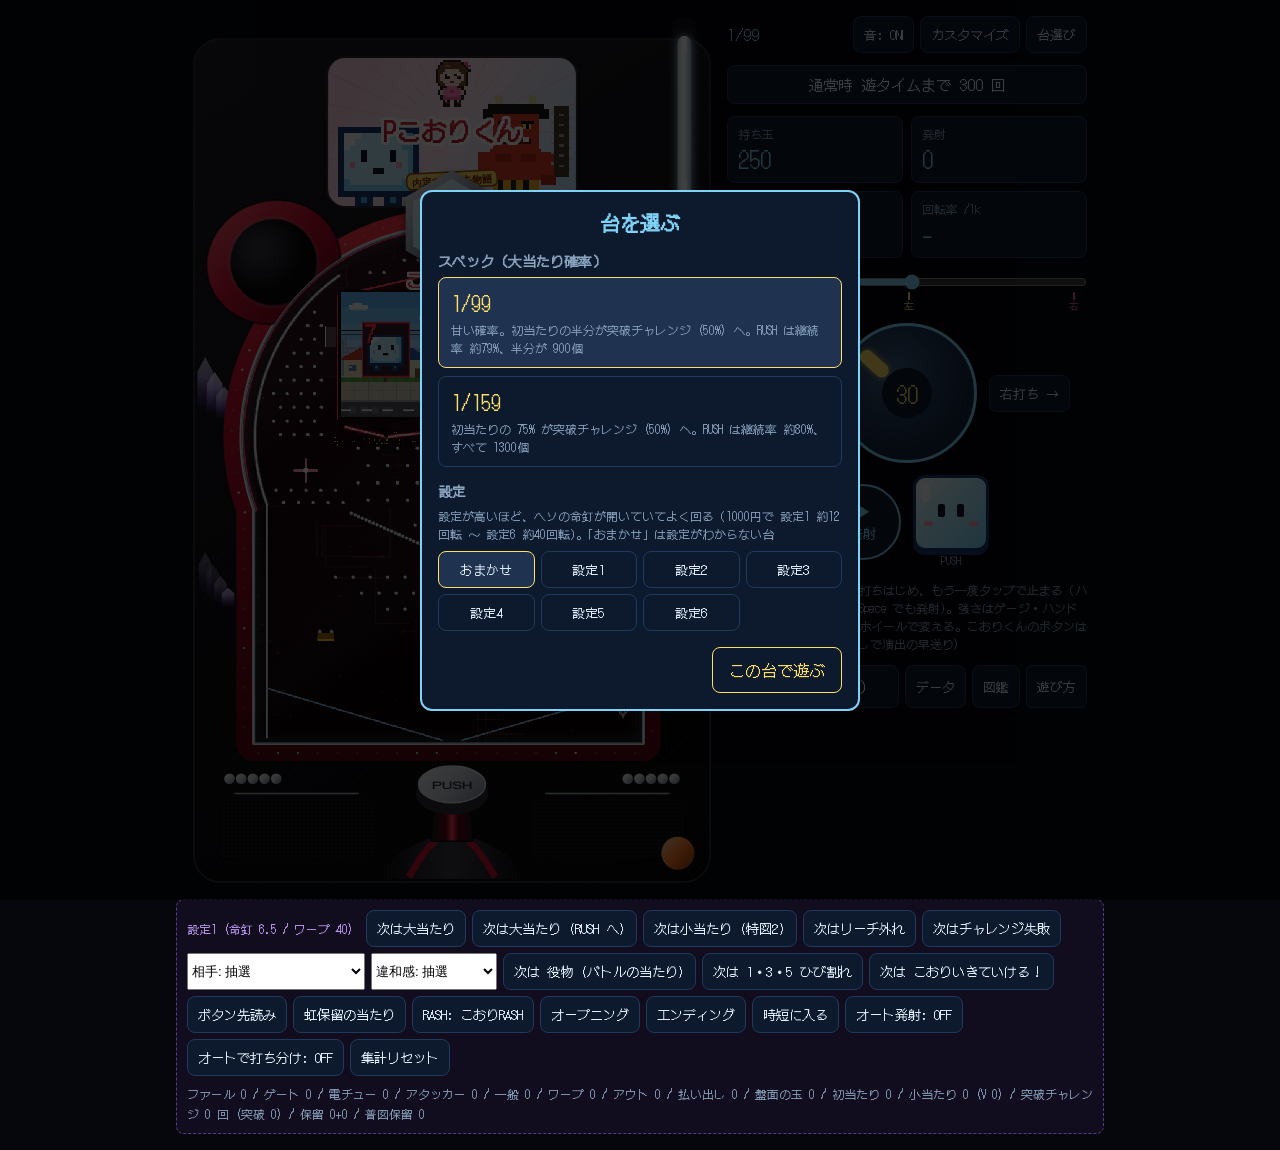
==== index.html @ ba502187 "ぶるぶるの機械音・おにおにRASH は図柄をいつも小さくしておにおにを見せる・違和感を 5 つ追加 (2026-11-03 ユーザー指定) - レバブル・ボタンの震え・ハンドルブルで「ヴヴヴヴヴ…」と" ====
<!DOCTYPE html>
<html lang="ja">
<head>
    <meta charset="UTF-8">
    <meta name="viewport" content="width=device-width, initial-scale=1.0, viewport-fit=cover">
    <meta name="theme-color" content="#05070d">
    <!-- ホーム画面に追加 (PWA。manifest.webmanifest / sw.js) -->
    <link rel="manifest" href="manifest.webmanifest">
    <link rel="icon" type="image/png" href="icons/icon-192.png">
    <link rel="apple-touch-icon" href="icons/apple-touch-icon.png">
    <meta name="mobile-web-app-capable" content="yes">
    <meta name="apple-mobile-web-app-capable" content="yes">
    <title>Pこおりくん ～内定ツラヌキ物語～</title>
    <!-- 液晶用のドットフォント (オフライン時は MS ゴシックなどで代替) -->
    <link rel="preconnect" href="https://fonts.googleapis.com">
    <link rel="preconnect" href="https://fonts.gstatic.com" crossorigin>
    <link rel="stylesheet" href="https://fonts.googleapis.com/css2?family=DotGothic16&display=swap">
    <link rel="stylesheet" href="css/style.css?v=d7b3fdfd">
</head>
<body>
    <main class="machine">
        <!-- 台の筐体 (2026-10-23 ユーザー指定: 台のデザインを一新。js/cabinet.js が まわりを 描く) -->
        <div class="cabinet" id="cabinet">
            <canvas id="cabinet-art" class="cabinet-art" aria-hidden="true"></canvas>
            <canvas id="board" class="board" aria-label="パチンコの盤面"></canvas>
            <!-- 筐体の 下の PUSH (台の ボタンと 同じ。押せる) -->
            <button id="cabinet-push" class="cabinet-push" aria-label="台のボタン (PUSH)" hidden></button>
        </div>

        <section class="controls">
            <div class="machine-bar">
                <span id="spec-display" class="spec-display"></span>
                <span class="bar-buttons">
                    <button id="sound-button" class="small-button">音: ON</button>
                    <button id="customize-button" class="small-button">カスタマイズ</button>
                    <button id="machine-button" class="small-button">台選び</button>
                </span>
            </div>
            <div id="mode-display" class="mode-display"></div>
            <div id="aim-display" class="aim-display" hidden>右打ち →</div>
            <!-- RASH 突入の大当たり中に、RASH のモードを選ぶ (1 / 2 キーでも) -->
            <div id="rash-choice" class="rash-choice" hidden>
                <p>どっちの RASH にする？</p>
                <button data-mode="koori"><span class="rc-name">こおりRASH！</span><span class="rc-note">バトルで勝てば当たり</span></button>
                <button data-mode="onioni"><span class="rc-name">おにおにRASH！</span><span class="rc-note">おにおにが開眼すれば当たり</span></button>
            </div>
            <div class="status">
                <div class="status-item"><span class="label">持ち玉</span><span id="balls" class="value">0</span></div>
                <div class="status-item"><span class="label">発射</span><span id="launched" class="value">0</span></div>
                <div class="status-item"><span class="label">回転数</span><span id="spins" class="value">0</span></div>
                <div class="status-item"><span class="label">回転率 /1k</span><span id="rate" class="value">-</span></div>
            </div>

            <!-- 強さのゲージ: いまの強さと、左打ち・右打ちに向いた強さの印。動かして変えられる (2026-10-20 ユーザー指定) -->
            <div class="strength-row">
                <span class="strength-label">強さ <b id="strength-value">0</b> <span id="strength-aim" class="strength-aim"></span></span>
                <div class="strength-track">
                    <input id="strength-slider" class="strength-slider" type="range" min="0" max="100" step="1" aria-label="発射の強さ">
                    <span id="tick-left" class="strength-tick tick-left">左</span>
                    <span id="tick-right" class="strength-tick tick-right">右</span>
                </div>
            </div>
            <div class="handle-area">
                <button id="left-button" class="small-button aim-button">← <span class="aim-word">左打ち</span></button>
                <!-- 押している間発射。押したまま回すと強さが変わる -->
                <div id="handle" class="handle" role="slider" aria-label="発射の強さ" tabindex="0">
                    <div id="handle-knob" class="handle-knob"><span></span></div>
                    <div class="handle-center"><span id="strength">0</span></div>
                </div>
                <!-- 発射ボタン: タップで発射をはじめる・もう一度タップで止める (スマホではハンドルの代わり) -->
                <button id="fire-button" class="fire-button" aria-pressed="false"><span class="fire-icon">▶</span><span class="fire-word">発射</span></button>
                <div class="push-area">
                    <!-- 台のボタン (こおりくんの体の形)。先読みで光る・震える・鳴る。バトルの「PUSH!」で押す (B キーでも) -->
                    <button id="koori-button" class="koori-button" aria-label="台のボタン">
                        <span class="kb-shine"></span>
                        <span class="kb-eye kb-left"></span><span class="kb-eye kb-right"></span>
                        <span class="kb-cheek kb-left"></span><span class="kb-cheek kb-right"></span>
                        <span class="kb-label">PUSH</span>
                    </button>
                </div>
                <button id="right-button" class="small-button aim-button"><span class="aim-word">右打ち</span> →</button>
            </div>
            <p class="hint">「発射」をタップすると打ちはじめ、もう一度タップで止まる（ハンドルを押している間・Space でも発射）。強さはゲージ・ハンドルを回す・← → キー・ホイールで変える。こおりくんのボタンは B キーでも押せる (長押しで演出の早送り)</p>
            <div class="menu-row">
                <button id="lend-button" class="lend-button">玉貸し（+125発）</button>
                <button id="data-button" class="small-button">データ</button>
                <button id="collection-button" class="small-button">図鑑</button>
                <a href="howto.html" class="small-button link-button">遊び方</a>
            </div>
        </section>

        <section id="debug-panel" class="debug-panel" hidden>
            <div class="debug-buttons">
                <span id="debug-board" class="debug-board"></span>
                <button id="debug-hit">次は大当たり</button>
                <button id="debug-hit-rush">次は大当たり (RUSH へ)</button>
                <button id="debug-small">次は小当たり (特図2)</button>
                <button id="debug-reach">次はリーチ外れ</button>
                <button id="debug-fail">次はチャレンジ失敗</button>
                <select id="debug-enemy" aria-label="バトルの相手">
                    <option value="">相手: 抽選</option>
                    <option value="okagappa">おかがっぱ</option>
                    <option value="rival5dx">チーム5DX</option>
                    <option value="hibikimakuri">ひびきまくり</option>
                    <option value="ask3">チームASK-3</option>
                    <option value="muscle">チームお願いマッスル</option>
                    <option value="muscle:kai">チームお願いマッスル・怪</option>
                    <option value="onioni">おにおに</option>
                    <option value="naitei">ナイナイ</option>
                </select>
                <select id="debug-iwakan" aria-label="違和感">
                    <option value="">違和感: 抽選</option>
                    <option value="noise">ノイズ</option>
                    <option value="silent">音が消える</option>
                    <option value="reverse">図柄が逆に回る</option>
                    <option value="stop">図柄が止まる</option>
                    <option value="lamp">ランプがチカチカ</option>
                </select>
                <button id="debug-yaku">次は 役物 (バトルの当たり)</button>
                <button id="debug-crack">次は 1・3・5 ひび割れ</button>
                <button id="debug-ikiteru">次は こおりいきていける！</button>
                <button id="debug-button">ボタン先読み</button>
                <button id="debug-rainbow">虹保留の当たり</button>
                <button id="debug-rash-mode">RASH: こおりRASH</button>
                <button id="debug-opening">オープニング</button>
                <button id="debug-ending">エンディング</button>
                <button id="debug-jitan">時短に入る</button>
                <button id="debug-auto">オート発射: OFF</button>
                <button id="debug-aim">オートで打ち分け: OFF</button>
                <button id="debug-reset">集計リセット</button>
            </div>
            <div id="debug-stats" class="debug-stats"></div>
        </section>
    </main>

    <!-- 前回から続けるか、新しく始めるか (このブラウザに保存した続き) -->
    <div id="continue-panel" class="picker" hidden>
        <div class="picker-box" role="dialog" aria-labelledby="continue-title">
            <h2 id="continue-title">前回の続き</h2>
            <p id="continue-summary" class="continue-summary"></p>
            <div class="picker-actions continue-actions">
                <button id="continue-no" class="small-button">新しく始める</button>
                <button id="continue-yes" class="start-button">前回から続ける</button>
            </div>
        </div>
    </div>

    <!-- カスタマイズ: 演出・盤面の見た目を選ぶ (当たりやすさは変わらない) -->
    <div id="customize-panel" class="picker" hidden>
        <div class="picker-box" role="dialog" aria-labelledby="customize-title">
            <h2 id="customize-title">カスタマイズ</h2>
            <p class="picker-note">演出と見た目を選べる。当たりやすさ・出玉は変わらない</p>
            <div id="customize-options"></div>
            <div class="picker-actions">
                <button id="customize-close" class="start-button">とじる</button>
            </div>
        </div>
    </div>

    <!-- データカウンター (この台の記録。js/panels.js) -->
    <div id="data-panel" class="picker" hidden>
        <div class="picker-box wide-box" role="dialog" aria-labelledby="data-title">
            <h2 id="data-title">データカウンター</h2>
            <div id="dc-stats" class="dc-stats"></div>
            <h3>大当たりまでの回転数</h3>
            <div id="dc-bars" class="dc-bars" role="img" aria-label="大当たりまでの回転数 (左が古い)"></div>
            <div class="dc-legend">
                <span><i class="dc-key dc-key-normal"></i>通常の当たり</span>
                <span><i class="dc-key dc-key-rash"></i>RASH</span>
                <span><i class="dc-key dc-key-active"></i>当たりの途中</span>
            </div>
            <h3>出玉の推移</h3>
            <div class="dc-graph-wrap">
                <canvas id="dc-graph" class="dc-graph" role="img" aria-label="出玉の推移"></canvas>
                <div id="dc-tip" class="dc-tip" hidden></div>
            </div>
            <p class="picker-note">横: 打った玉 / 縦: 差玉（持ち玉 − はじめの玉と玉貸しの合計）</p>
            <h3>大当たり履歴</h3>
            <div class="dc-table-wrap">
                <table class="dc-table">
                    <thead><tr><th>回</th><th>回転数</th><th>出玉</th><th>結果</th><th>獲得</th><th>示唆</th></tr></thead>
                    <tbody id="dc-history"></tbody>
                </table>
            </div>
            <p id="dc-empty" class="picker-note">まだ大当たりがありません</p>
            <h3>設定推測</h3>
            <div id="dc-estimate" class="dc-estimate"></div>
            <p id="dc-estimate-note" class="picker-note"></p>
            <h3>この台の設定示唆</h3>
            <div id="dc-hints" class="dc-hints"></div>
            <div class="picker-actions">
                <button id="data-close" class="start-button">とじる</button>
            </div>
        </div>
    </div>

    <!-- 図鑑: 記録・見た演出・実績 (台を選び直しても残る。js/panels.js) -->
    <div id="collection-panel" class="picker" hidden>
        <div class="picker-box wide-box" role="dialog" aria-labelledby="collection-title">
            <h2 id="collection-title">図鑑</h2>
            <div class="col-tabs" role="tablist">
                <button data-tab="records" role="tab">記録</button>
                <button data-tab="shows" role="tab">演出</button>
                <button data-tab="achievements" role="tab">実績</button>
            </div>
            <div id="col-body" class="col-body"></div>
            <div class="picker-actions">
                <button id="collection-close" class="start-button">とじる</button>
            </div>
        </div>
    </div>

    <!-- アップデート情報 (更新したあと、開いたときに一度だけ。js/updates.js) -->
    <div id="updates-panel" class="picker updates-picker" hidden>
        <div class="picker-box" role="dialog" aria-labelledby="updates-title">
            <h2 id="updates-title">アップデート情報</h2>
            <div id="updates-list" class="updates-list"></div>
            <label class="updates-off"><input type="checkbox" id="updates-off"> 次から表示しない</label>
            <div class="picker-actions">
                <button id="updates-close" class="start-button">とじる</button>
            </div>
        </div>
    </div>

    <!-- 実績を解除したときのお知らせ -->
    <div id="toast" class="toast" role="status" hidden></div>

    <!-- 台選び: ゲームを始める前にスペックと設定を選ぶ -->
    <div id="machine-picker" class="picker" hidden>
        <div class="picker-box" role="dialog" aria-labelledby="picker-title">
            <h2 id="picker-title">台を選ぶ</h2>
            <h3>スペック（大当たり確率）</h3>
            <div id="spec-options" class="spec-options"></div>
            <h3>設定</h3>
            <p class="picker-note">設定が高いほど、ヘソの命釘が開いていてよく回る（1000円で 設定1 約12回転 〜 設定6 約40回転）。「おまかせ」は設定がわからない台</p>
            <div id="setting-options" class="setting-options"></div>
            <div class="picker-actions">
                <button id="picker-close" class="small-button">もどる</button>
                <button id="picker-start" class="start-button">この台で遊ぶ</button>
            </div>
        </div>
    </div>

    <script src="js/config.js?v=2f77a82f"></script>
    <script src="js/sprites.js?v=9fb9b0ca"></script>
    <script src="js/characters.js?v=f482c98b"></script>
    <script src="js/rivals.js?v=54717a29"></script>
    <script src="js/battle-lines.js?v=afa1364a"></script>   <!-- 敵の セリフと 必殺技 (最新の スロットから。tools/import-battle-lines.mjs) -->
    <script src="js/backgrounds.js?v=4050fde0"></script>
    <script src="js/board.js?v=4d82112d"></script>
    <script src="js/physics.js?v=a1301719"></script>
    <script src="js/sound-heso.js?v=ea2eb22a"></script>
    <script src="js/audio.js?v=1c98dc33"></script>
    <script src="js/bgm.js?v=c6ecad2e"></script>
    <script src="js/scenario.js?v=b31e6f34"></script>
    <script src="js/machine.js?v=da49804a"></script>
    <script src="js/cabinet.js?v=0aa7f0b9"></script>
    <script src="js/render.js?v=7bbba688"></script>
    <script src="js/figures.js?v=c4a7af47"></script>
    <script src="js/button.js?v=0961c87d"></script>
    <script src="js/lcd-rash.js?v=dcc88fc7"></script>
    <script src="js/round-info.js?v=f6f95292"></script>
    <script src="js/lcd-story.js?v=e954a3ad"></script>
    <script src="js/lcd.js?v=e94f2d53"></script>
    <script src="js/save.js?v=8ec28e8e"></script>
    <script src="js/customize.js?v=efb351f3"></script>
    <script src="js/records.js?v=23e2cab2"></script>
    <script src="js/updates.js?v=9abe6681"></script>
    <script src="js/trust-table.js?v=3742e9b9"></script>   <!-- 期待度の表 (tools/trust.js が 書き出す。遊び方と 同じ) -->
    <script src="js/panels.js?v=6807fb9e"></script>
    <script src="js/main.js?v=0f3f33ba"></script>
</body>
</html>
---- css/style.css ----
:root {
    --bg: #05070d;
    --panel: #0d1a2e;
    --panel-line: #1f3a5c;
    --text: #e6f2ff;
    --muted: #8aa4c0;
    --accent: #7fd3f7;
    --hot: #ff6a8a;
    --font: "DotGothic16", "MS Gothic", "Osaka-Mono", monospace;
}

* { box-sizing: border-box; }

body {
    margin: 0;
    -webkit-touch-callout: none;   /* スマホで長押ししてもメニューを出さない */
    background: var(--bg);
    color: var(--text);
    font-family: var(--font);
    -webkit-user-select: none;
    user-select: none;
    touch-action: manipulation;
}

.machine {
    display: flex;
    flex-wrap: wrap;
    justify-content: center;
    align-items: flex-start;
    gap: 16px;
    padding: 16px;
    max-width: 960px;
    margin: 0 auto;
}

/* 盤面: 画面の高さに収まる大きさ (縦横比 360:500) */
.board {
    display: block;
    flex: 0 1 auto;
    min-width: 0;
    max-width: 100%;
    width: min(100%, calc((100vh - 32px) * 0.72), 540px);
    aspect-ratio: 360 / 500;
    image-rendering: pixelated;
    border-radius: 12px;
    box-shadow: 0 0 0 3px #1b3a6b, 0 0 24px rgba(127, 211, 247, 0.25);
}

/* 台の筐体 (2026-10-23 ユーザー指定)。盤面は 筐体の 窓に はめこむ。まわりは js/cabinet.js が 描く */
.cabinet {
    position: relative;
    flex: 0 1 auto;
    min-width: 0;
    max-width: 100%;
    width: min(100%, calc((100vh - 32px) * 0.597), 620px);
    aspect-ratio: 460 / 770;
}
.cabinet-art { position: absolute; inset: 0; width: 100%; height: 100%; pointer-events: none; }
/* 筐体の 下の PUSH (js/main.js が 位置を 合わせる。見た目は cabinet.js が 描く) */
.cabinet-push { position: absolute; padding: 0; border: 0; border-radius: 50%; background: transparent; cursor: pointer; touch-action: none; }
.cabinet-push:active { box-shadow: inset 0 0 0 3px rgba(255, 230, 102, 0.6); }
.cabinet .board {
    position: absolute;
    left: 7%;
    top: 15%;
    width: 86%;
    max-width: none;
    border-radius: 0;
    box-shadow: none;
}
/* 筐体の 絵は 盤面の 上に 重ねる (盤面の 丸い 形の 窓を くりぬいて 描く) */
.cabinet .cabinet-art { z-index: 1; }
.cabinet .cabinet-push { z-index: 2; }
.cabinet-push.grab { border-radius: 0; cursor: grab; }
.cabinet-push.grab:active { box-shadow: none; cursor: grabbing; }
/* レバーを 引ききった ガコン: 筐体が ずしんと 揺れる (2026-10-24 js/button.js) */
.cabinet.lever-thud { animation: lever-thud 0.32s ease-out; }
@keyframes lever-thud {
    0% { transform: translateY(0); }
    20% { transform: translateY(6px); }
    45% { transform: translateY(-3px); }
    70% { transform: translateY(1.5px); }
    100% { transform: translateY(0); }
}
@media (prefers-reduced-motion: reduce) { .cabinet.lever-thud { animation: none; } }

.controls {
    flex: 1 1 280px;
    min-width: 0;
    max-width: 360px;
    display: flex;
    flex-direction: column;
    gap: 12px;
}

.status {
    display: grid;
    grid-template-columns: 1fr 1fr;
    gap: 8px;
}

.status-item {
    background: var(--panel);
    border: 1px solid var(--panel-line);
    border-radius: 8px;
    padding: 8px 10px;
    display: flex;
    flex-direction: column;
}

.status-item .label { font-size: 12px; color: var(--muted); }
.status-item .value { font-size: 22px; color: var(--accent); font-variant-numeric: tabular-nums; }

/* 強さのゲージ (左打ち・右打ちの印つき) */
.strength-row { display: flex; align-items: center; gap: 10px; }
.strength-label { flex: 0 0 auto; min-width: 96px; font-size: 13px; color: var(--muted); }
.strength-label b { font-size: 18px; color: var(--accent); font-variant-numeric: tabular-nums; }
.strength-aim { font-size: 11px; }
.strength-aim.aim-left { color: #ffe066; }
.strength-aim.aim-right { color: #ff6a8a; }
.strength-track { position: relative; flex: 1 1 auto; padding-bottom: 12px; }
.strength-slider { width: 100%; margin: 0; accent-color: var(--accent); height: 24px; }
.strength-tick { position: absolute; bottom: 0; transform: translateX(-50%); font-size: 10px; line-height: 1; padding: 0 2px; border-radius: 2px; pointer-events: none; }
.strength-tick::before { content: ''; position: absolute; left: 50%; bottom: 11px; width: 2px; height: 8px; margin-left: -1px; background: currentColor; }
.tick-left { color: #ffe066; }
.tick-right { color: #ff6a8a; }
.aim-button.active { border-color: #ffe066; color: #ffe066; background: #1f3350; }

/* 発射ボタン (タップで発射 / 停止) */
.fire-button {
    width: 76px; height: 76px; border-radius: 50%;
    display: flex; flex-direction: column; align-items: center; justify-content: center; gap: 2px;
    font-size: 14px; border: 2px solid var(--accent); color: var(--accent); background: var(--panel);
    touch-action: manipulation; -webkit-user-select: none; user-select: none;
}
.fire-button .fire-icon { font-size: 20px; line-height: 1; }
.fire-button.firing { border-color: #ff6a8a; color: #fff; background: radial-gradient(circle, #ff6a8a 0%, #a01030 100%); box-shadow: 0 0 16px rgba(255, 106, 138, 0.7); }

.handle-area {
    display: flex;
    align-items: center;
    justify-content: center;
    flex-wrap: wrap;
    gap: 12px;
}
/* パソコン: 上の段に ← / ハンドル / →、下の段に発射ボタンと台のボタン。スマホ: ← / 発射 / 台のボタン / → の1段 (下の @media) */
.handle-area .push-area { order: 5; }
#left-button { order: 1; }
.handle { order: 2; }
#right-button { order: 3; }
.fire-button { order: 4; }

/* ハンドル: 押している間発射。つまみの向きが強さ */
.handle {
    position: relative;
    width: 140px;
    height: 140px;
    border-radius: 50%;
    background: radial-gradient(circle at 40% 35%, #3a5a80, #142640 70%);
    border: 3px solid #7fd3f7;
    cursor: pointer;
    touch-action: none;
    flex: none;
}

.handle:active { box-shadow: 0 0 18px rgba(127, 211, 247, 0.6); }

.handle-knob {
    position: absolute;
    inset: 0;
    pointer-events: none;
}

.handle-knob span {
    position: absolute;
    left: 50%;
    top: 6px;
    width: 14px;
    height: 34px;
    margin-left: -7px;
    border-radius: 7px;
    background: #ffe066;
    box-shadow: 0 0 6px rgba(255, 224, 102, 0.8);
}

.handle-center {
    position: absolute;
    inset: 42px;
    border-radius: 50%;
    background: #0d1a2e;
    display: flex;
    align-items: center;
    justify-content: center;
    font-size: 22px;
    color: #ffe066;
    pointer-events: none;
}

button {
    font-family: var(--font);
    color: var(--text);
    background: var(--panel);
    border: 1px solid var(--panel-line);
    border-radius: 8px;
    padding: 8px 10px;
    cursor: pointer;
}

button:hover { border-color: var(--accent); }

.small-button { font-size: 13px; }
.lend-button { font-size: 15px; padding: 10px; }
/* 玉貸し・データ・図鑑・遊び方の段 */
.menu-row { display: flex; gap: 6px; }
.menu-row .lend-button { flex: 1 1 auto; }
.link-button {
    display: inline-flex; align-items: center; justify-content: center;
    padding: 6px 10px; font-family: var(--font); color: var(--text); text-decoration: none;
    background: var(--panel); border: 1px solid var(--panel-line); border-radius: 6px;
}
.link-button:hover { border-color: var(--accent); }

.hint {
    margin: 0;
    font-size: 12px;
    color: var(--muted);
    line-height: 1.5;
}

.debug-panel {
    flex: 1 1 100%;
    background: #120d1e;
    border: 1px dashed #5a3a8a;
    border-radius: 8px;
    padding: 10px;
    font-size: 12px;
}

.debug-buttons { display: flex; flex-wrap: wrap; gap: 6px; margin-bottom: 8px; }
.debug-stats { color: var(--muted); line-height: 1.6; }

/* 台のボタン (こおりくんの体の形) */
.koori-button {
    position: relative;
    width: 64px;
    height: 64px;
    flex: none;
    padding: 0;
    border-radius: 12px;
    border: 3px solid #1b3a6b;
    background: var(--koori-button, linear-gradient(135deg, #ffffff 0%, #bff0ff 35%, #7fd3f7 100%));
    box-shadow: 0 4px 0 #1b3a6b;
    touch-action: none;
}
.koori-button.pressed { transform: translateY(3px); box-shadow: 0 1px 0 #1b3a6b; }
.koori-button .kb-shine { position: absolute; left: 6px; top: 6px; width: 8px; height: 18px; background: rgba(255, 255, 255, 0.8); border-radius: 3px; }
.koori-button .kb-eye { position: absolute; top: 22px; width: 6px; height: 11px; background: #10162a; border-radius: 2px; }
.koori-button .kb-eye.kb-left { left: 18px; }
.koori-button .kb-eye.kb-right { right: 18px; }
.koori-button .kb-cheek { position: absolute; top: 36px; width: 9px; height: 5px; background: #ff9eb5; border-radius: 3px; }
.koori-button .kb-cheek.kb-left { left: 8px; }
.koori-button .kb-cheek.kb-right { right: 8px; }
.koori-button .kb-label { position: absolute; left: 0; right: 0; bottom: -20px; font-size: 11px; color: var(--muted); }
.koori-button.push { animation: push-glow 0.4s steps(2) infinite; }
.koori-button.push .kb-label { color: #ffe066; }
@keyframes push-glow { 50% { box-shadow: 0 4px 0 #1b3a6b, 0 0 22px 6px rgba(255, 224, 102, 0.9); } }
/* 先読み: 赤く光る / ぶるぶる震える / 高い音 (音の波を出す) */
.koori-button.fx-red { background: linear-gradient(135deg, #ffe0e0 0%, #ff6a6a 45%, #d01020 100%); box-shadow: 0 4px 0 #6a0a10, 0 0 26px 8px rgba(255, 40, 60, 0.9); }
.koori-button.fx-purple { background: linear-gradient(135deg, #f0e0ff 0%, #b070ff 45%, #5a10a0 100%); box-shadow: 0 4px 0 #2a0a50, 0 0 26px 8px rgba(160, 60, 255, 0.9); }
.koori-button.fx-shake { animation: shake 0.08s linear infinite; }
/* レバブル: 小さく 速く ぶるぶる (2026-10-23) */
.koori-button.fx-buru { animation: shake 0.05s linear infinite; }
/* レバーを引け！ (台の ボタンにも 出す。虹色に 光って 文字が「レバーを引け」。2026-10-24) */
.koori-button.lever { animation: rainbow-glow 0.6s linear infinite; }
.koori-button.lever .kb-label { font-size: 0; }
.koori-button.lever .kb-label::after { content: 'レバーを引け'; font-size: 11px; color: #ffe066; white-space: nowrap; }
/* 引け！の 色の 段階 (2026-10-24): 青 < 赤 < 金 < 虹 (虹は 上の rainbow-glow のまま) */
.koori-button.lever-blue { animation: none; background: linear-gradient(135deg, #e0f0ff 0%, #4aa8ff 45%, #1050c0 100%); box-shadow: 0 4px 0 #0a2a6a, 0 0 26px 8px rgba(74, 168, 255, 0.9); }
.koori-button.lever-red { animation: none; background: linear-gradient(135deg, #ffe0e0 0%, #ff6a6a 45%, #d01020 100%); box-shadow: 0 4px 0 #6a0a10, 0 0 26px 8px rgba(255, 40, 60, 0.9); }
.koori-button.lever-gold { animation: none; background: linear-gradient(135deg, #fff6d0 0%, #ffd23a 45%, #b07a00 100%); box-shadow: 0 4px 0 #5a3a00, 0 0 30px 10px rgba(255, 210, 58, 0.95); }
.koori-button.lever-blue .kb-label::after { color: #8ac8ff; }
.koori-button.lever-red .kb-label::after { color: #ff8a8a; }
/* PUSH の 色の 段階と 押し方 (2026-10-24): 色は 台の ボタンの 光、長押しは ため の 輪、連打は 文字 */
.koori-button.push.pc-blue { animation: none; background: linear-gradient(135deg, #e0f0ff 0%, #4aa8ff 45%, #1050c0 100%); box-shadow: 0 4px 0 #0a2a6a, 0 0 22px 6px rgba(74, 168, 255, 0.9); }
.koori-button.push.pc-red { animation: none; background: linear-gradient(135deg, #ffe0e0 0%, #ff6a6a 45%, #d01020 100%); box-shadow: 0 4px 0 #6a0a10, 0 0 22px 6px rgba(255, 40, 60, 0.9); }
.koori-button.push.pc-gold { animation: none; background: linear-gradient(135deg, #fff6d0 0%, #ffd23a 45%, #b07a00 100%); box-shadow: 0 4px 0 #5a3a00, 0 0 26px 8px rgba(255, 210, 58, 0.95); }
.koori-button.push.pc-rainbow { animation: rainbow-glow 0.5s linear infinite; background: linear-gradient(135deg, #ff6a6a, #ffe066, #6aff8a, #6ab8ff, #c06aff); }
.koori-button.push.pm-long .kb-label, .koori-button.push.pm-mash .kb-label { font-size: 0; }
.koori-button.push.pm-long .kb-label::after { content: '長押し'; font-size: 11px; color: #ffe066; }
.koori-button.push.pm-mash .kb-label::after { content: '連打'; font-size: 11px; color: #ffe066; }
.koori-button.push.pm-long { outline: 3px solid rgba(255, 230, 102, calc(0.25 + var(--charge, 0) * 0.75)); outline-offset: calc(2px + var(--charge, 0) * 8px); }
/* ハンドルブル (2026-10-24): ハンドルが 小さく 速く ぶるぶる */
.handle.fx-buru { animation: shake 0.05s linear infinite; }
@keyframes shake { 0% { transform: translate(-3px, 1px) rotate(-3deg); } 50% { transform: translate(3px, -1px) rotate(3deg); } 100% { transform: translate(-3px, 1px) rotate(-3deg); } }
.koori-button.fx-beep { animation: beep-ring 0.3s ease-out infinite; }
@keyframes beep-ring { from { box-shadow: 0 4px 0 #1b3a6b, 0 0 0 0 rgba(255, 255, 255, 0.9); } to { box-shadow: 0 4px 0 #1b3a6b, 0 0 0 18px rgba(255, 255, 255, 0); } }
.bar-buttons { display: flex; gap: 6px; }
.koori-button.fx-rainbow { animation: rainbow-glow 0.5s linear infinite; background: linear-gradient(135deg, #ff6a6a, #ffe066, #6aff8a, #6ab8ff, #c06aff); }
@keyframes rainbow-glow {
    0% { box-shadow: 0 4px 0 #1b3a6b, 0 0 24px 8px #ff4a4a; }
    25% { box-shadow: 0 4px 0 #1b3a6b, 0 0 24px 8px #ffe04a; }
    50% { box-shadow: 0 4px 0 #1b3a6b, 0 0 24px 8px #4aff7a; }
    75% { box-shadow: 0 4px 0 #1b3a6b, 0 0 24px 8px #4a9aff; }
    100% { box-shadow: 0 4px 0 #1b3a6b, 0 0 24px 8px #c04aff; }
}

/* RASH の選択 */
.rash-choice {
    display: grid;
    grid-template-columns: 1fr 1fr;
    gap: 8px;
    padding: 10px;
    border: 2px solid #ffe066;
    border-radius: 10px;
    background: #1a1430;
}
.rash-choice[hidden] { display: none; }
.rash-choice p { grid-column: 1 / -1; margin: 0; text-align: center; color: #ffe066; }
.rash-choice button { display: flex; flex-direction: column; gap: 4px; padding: 10px 6px; }
.rash-choice button.selected { border-color: #ffe066; background: #2a2450; }
.rash-choice .rc-name { font-size: 16px; }
.rash-choice button[data-mode="koori"] .rc-name { color: #7fd3f7; }
.rash-choice button[data-mode="onioni"] .rc-name { color: #ff6a6a; }
.rash-choice .rc-note { font-size: 11px; color: var(--muted); }
.push-area { display: flex; justify-content: center; padding-bottom: 18px; }
.push-area .koori-button { width: 76px; height: 76px; }
.push-area .koori-button .kb-eye { top: 26px; width: 7px; height: 13px; }
.push-area .koori-button .kb-eye.kb-left { left: 22px; }
.push-area .koori-button .kb-eye.kb-right { right: 22px; }
.push-area .koori-button .kb-cheek { top: 43px; }

/* 前回の続き */
.continue-summary { text-align: center; line-height: 1.8; font-size: 15px; margin: 8px 0; }
.continue-when { font-size: 12px; color: var(--muted); }
.continue-actions { justify-content: center; }

/* カスタマイズ */
.customize-group { margin: 12px 0 4px; font-size: 14px; color: var(--muted); }
.customize-row { display: grid; grid-template-columns: 7.5em 1fr; gap: 6px; align-items: center; margin: 6px 0; }
.customize-row .cz-label { font-size: 13px; }
.customize-row .cz-choices { display: flex; flex-wrap: wrap; gap: 4px; }
.customize-row button { padding: 5px 8px; font-size: 12px; }
.customize-row button.selected { border-color: #ffe066; background: #1f3350; color: #ffe066; }
.customize-note { grid-column: 2; font-size: 11px; color: var(--muted); margin: -2px 0 0; }

/* 台の名前・状態 */
.machine-bar { display: flex; align-items: center; justify-content: space-between; gap: 8px; }
.spec-display { font-size: 15px; color: var(--accent); }

.mode-display {
    background: var(--panel);
    border: 1px solid var(--panel-line);
    border-radius: 8px;
    padding: 8px 10px;
    font-size: 15px;
    text-align: center;
}
.mode-display.mode-rush { border-color: var(--accent); color: var(--accent); }
.mode-display.mode-bonus { border-color: #ffe066; color: #ffe066; }
.mode-display.mode-small { border-color: var(--hot); color: var(--hot); }

.aim-display {
    text-align: center;
    font-size: 18px;
    color: var(--hot);
    animation: blink 0.7s steps(2) infinite;
}
@keyframes blink { 50% { opacity: 0.35; } }

/* 台選び */
.picker {
    position: fixed;
    inset: 0;
    background: rgba(0, 0, 0, 0.75);
    display: flex;
    align-items: center;
    justify-content: center;
    padding: 16px;
    z-index: 10;
}
.picker[hidden] { display: none; }
.picker-box {
    width: min(100%, 440px);
    max-height: 100%;
    overflow-y: auto;
    background: var(--panel);
    border: 2px solid var(--accent);
    border-radius: 12px;
    padding: 16px;
}
.picker-box h2 { margin: 0 0 12px; font-size: 20px; text-align: center; color: var(--accent); }
.picker-box h3 { margin: 14px 0 6px; font-size: 14px; color: var(--muted); }
.picker-note { margin: 0 0 8px; font-size: 12px; color: var(--muted); line-height: 1.5; }
.spec-options { display: grid; gap: 8px; }
.spec-option { display: flex; flex-direction: column; align-items: flex-start; gap: 4px; text-align: left; padding: 10px 12px; }
.spec-label { font-size: 20px; color: #ffe066; }
.spec-note { font-size: 12px; color: var(--muted); line-height: 1.5; }
.setting-options { display: grid; grid-template-columns: repeat(4, 1fr); gap: 6px; }
.setting-option { padding: 8px 4px; font-size: 13px; }
.spec-option.selected, .setting-option.selected { border-color: #ffe066; background: #1f3350; }
.picker-actions { display: flex; justify-content: flex-end; gap: 8px; margin-top: 16px; }
.start-button { font-size: 16px; padding: 10px 16px; border-color: #ffe066; color: #ffe066; }
.debug-board { align-self: center; color: #c8a0ff; margin-right: 6px; }

/* ----- スマホ: 盤面と操作 (ハンドル・台のボタン) を1画面に収める ----- */
@media (max-width: 640px) {
    .machine { flex-direction: column; flex-wrap: nowrap; align-items: stretch; padding: 8px 8px 16px; gap: 6px; }
    .controls { display: contents; }
    .machine-bar { order: 1; }
    .spec-display { font-size: 13px; }
    .bar-buttons { gap: 4px; }
    .bar-buttons button { padding: 5px 7px; font-size: 11px; }
    /* 盤面: 画面の高さから、上の帯・状態・操作の段のぶんを引いた大きさ */
    .board { order: 2; align-self: center; width: min(100%, calc((100dvh - 246px) * 0.72)); }   /* 強さのゲージの段のぶん */
    /* 筐体: スマホでは 枠を 細くして 盤面を 大きく (操作の 段まで 1 画面に 収まるように) */
    /*   2026-10-23 ユーザー指定: スマホでも 下の レバーを 出す。窓の 下に レバーの 段が 残るよう 縦に 長く (560 → 608) */
    .cabinet { order: 2; align-self: center; width: min(100%, calc((100dvh - 246px) / 1.52)); aspect-ratio: 400 / 608; }
    .cabinet .board { left: 3%; top: 4.1%; width: 94%; }
    .mode-display { order: 3; padding: 4px 8px; font-size: 13px; }
    .aim-display { order: 3; font-size: 14px; }
    .rash-choice { order: 3; padding: 8px; }
    .rash-choice .rc-name { font-size: 14px; }
    /* 操作の段: ← / ハンドル / 台のボタン / → を1列 */
    .handle-area { order: 4; flex-wrap: nowrap; gap: 8px; }
    .handle-area .push-area { order: 0; flex-basis: auto; padding: 0 0 14px; }
    #left-button, #right-button, .fire-button { order: 0; }
    .push-area .koori-button { width: 62px; height: 62px; }
    .push-area .koori-button .kb-eye { top: 21px; width: 6px; height: 11px; }
    .push-area .koori-button .kb-eye.kb-left { left: 17px; }
    .push-area .koori-button .kb-eye.kb-right { right: 17px; }
    .push-area .koori-button .kb-cheek { top: 35px; }
    /* スマホ: ハンドルの代わりに発射ボタン (ハンドルは指で強さが隠れるため。強さはゲージで見る) */
    .handle { display: none; }
    .fire-button { width: 76px; height: 76px; font-size: 13px; }
    .strength-row { order: 4; gap: 6px; }
    .strength-label { min-width: 84px; font-size: 12px; }
    .strength-label b { font-size: 16px; }
    .aim-button { padding: 10px 8px; font-size: 13px; }
    .aim-word { display: block; font-size: 11px; }
    /* 数字は小さく4つ並べる */
    .status { order: 5; grid-template-columns: repeat(4, 1fr); gap: 4px; }
    .status-item { padding: 4px 6px; }
    .status-item .label { font-size: 10px; }
    .status-item .value { font-size: 15px; }
    .hint { display: none; }
    .menu-row { order: 6; gap: 4px; }
    .lend-button { padding: 8px; font-size: 13px; }
    .menu-row .small-button { padding: 6px 8px; font-size: 12px; }
    .debug-panel { order: 7; }
    .picker { padding: 8px; }
    .picker-box { padding: 12px; }
}

/* ----- データカウンター・図鑑・アップデート情報 (js/panels.js) ----- */
.wide-box { width: min(100%, 560px); }
.dc-stats { display: grid; grid-template-columns: repeat(3, 1fr); gap: 6px; }
.dc-item { background: var(--bg); border: 1px solid var(--panel-line); border-radius: 6px; padding: 6px 8px; display: flex; flex-direction: column; }
.dc-label { font-size: 11px; color: var(--muted); }
.dc-value { font-size: 18px; color: var(--accent); font-variant-numeric: tabular-nums; }
/* 大当たりまでの回転数 (左が古い)。棒は細く、根元は四角・先は丸く、間は 2px あける */
.dc-bars { display: flex; align-items: flex-end; gap: 2px; height: 110px; padding: 14px 0 0; border-bottom: 1px solid var(--muted); }
.dc-bars:empty::before { content: 'まだ大当たりがありません'; margin: auto; font-size: 12px; color: var(--muted); }
.dc-bar { position: relative; flex: 1 1 0; max-width: 24px; height: 100%; display: flex; align-items: flex-end; }
.dc-bar i { display: block; width: 100%; border-radius: 4px 4px 0 0; }
.dc-bar span { position: absolute; left: 50%; transform: translateX(-50%); top: -14px; font-size: 9px; color: var(--muted); white-space: nowrap; }
.dc-bar:hover i { filter: brightness(1.25); }
.dc-key-normal { background: #3f8cff; }
.dc-key-rash { background: #f04070; }
.dc-key-active { background: #c08a10; }
.dc-legend { display: flex; flex-wrap: wrap; gap: 12px; margin-top: 6px; font-size: 11px; color: var(--muted); }
.dc-legend span { display: inline-flex; align-items: center; gap: 4px; }
.dc-key { display: inline-block; width: 10px; height: 10px; border-radius: 2px; }
.dc-graph-wrap { position: relative; }
.dc-graph { display: block; width: 100%; height: 150px; background: var(--bg); border: 1px solid var(--panel-line); border-radius: 6px; touch-action: none; }
.dc-tip { position: absolute; top: 4px; padding: 3px 6px; font-size: 11px; white-space: nowrap; background: var(--panel); border: 1px solid var(--accent); border-radius: 4px; pointer-events: none; }
.dc-tip[hidden] { display: none; }
.dc-table-wrap { max-height: 220px; overflow-y: auto; }
.dc-table { width: 100%; border-collapse: collapse; font-size: 12px; font-variant-numeric: tabular-nums; }
.dc-table th { position: sticky; top: 0; background: var(--panel); color: var(--muted); font-weight: normal; }
.dc-table th, .dc-table td { padding: 4px 6px; border-bottom: 1px solid var(--panel-line); text-align: right; }
.dc-table th:nth-child(4), .dc-table td:nth-child(4), .dc-table th:nth-child(6), .dc-table td:nth-child(6) { text-align: left; }
.dc-plus { color: #ffe066; }
.dc-rash { color: #ff6a8a; }
.dc-live { color: #ffe066; }
.dc-hints { display: flex; flex-wrap: wrap; gap: 6px 12px; font-size: 12px; }
.dc-hint { display: inline-flex; align-items: center; gap: 4px; }
.dc-estimate { display: grid; gap: 3px; }
.dc-est-row { display: grid; grid-template-columns: 44px 1fr 64px; align-items: center; gap: 8px; font-size: 12px; color: var(--muted); }
.dc-est-track { height: 10px; background: var(--bg); border-radius: 2px; overflow: hidden; }
.dc-est-track i { display: block; height: 100%; background: #3f8cff; border-radius: 0 4px 4px 0; }
.dc-est-value { text-align: right; font-variant-numeric: tabular-nums; }
.dc-est-best { color: #ffe066; }
.dc-est-best .dc-est-track i { background: #ffe066; }
.trophy-chip { display: inline-block; width: 10px; height: 12px; margin-right: 3px; border-radius: 2px 2px 4px 4px; vertical-align: -1px; }
.trophy-rainbow { background: linear-gradient(135deg, #ff3a3a, #ffe066, #3fcf5f, #3f8cff, #a860ff); }

.col-tabs { display: flex; gap: 6px; margin-bottom: 10px; }
.col-tabs button { flex: 1; padding: 6px; }
.col-tabs button.selected { border-color: #ffe066; color: #ffe066; background: #1f3350; }
.col-body { min-height: 200px; }
.col-records { display: grid; grid-template-columns: 1fr auto; gap: 6px 12px; margin: 0; font-size: 14px; }
.col-records dt { color: var(--muted); }
.col-records dd { margin: 0; text-align: right; color: var(--accent); font-variant-numeric: tabular-nums; }
.col-reset { margin-top: 12px; color: var(--muted); }
.col-progress { float: right; color: var(--accent); }
.col-list { list-style: none; margin: 0; padding: 0; display: grid; gap: 2px; font-size: 13px; }
.col-list li { display: flex; justify-content: space-between; gap: 8px; padding: 3px 6px; background: var(--bg); border-radius: 4px; }
.col-count { color: var(--muted); white-space: nowrap; }
.col-unseen { color: #4a5a70; }
.col-achievements { list-style: none; margin: 0; padding: 0; display: grid; gap: 4px; font-size: 13px; }
.col-achievements li { display: flex; gap: 8px; padding: 6px 8px; background: var(--bg); border-radius: 4px; color: #4a5a70; }
.col-achievements li.col-done { color: var(--text); }
.col-achievements .col-mark { font-size: 16px; }
.col-achievements .col-done .col-mark { color: #ffe066; }
.col-desc { font-size: 11px; color: var(--muted); }

.updates-picker { z-index: 20; }
.updates-list { max-height: 50vh; overflow-y: auto; }
.update h3 { margin: 8px 0 4px; font-size: 15px; color: #ffe066; }
.update-date { font-size: 11px; color: var(--muted); }
.update ul { margin: 0; padding-left: 18px; font-size: 13px; line-height: 1.6; }
.updates-off { display: block; margin-top: 12px; font-size: 12px; color: var(--muted); }

.toast {
    position: fixed; top: 12px; left: 50%; transform: translateX(-50%); z-index: 30;
    padding: 8px 14px; background: var(--panel); border: 2px solid #ffe066; border-radius: 8px;
    font-size: 14px; box-shadow: 0 4px 16px rgba(0, 0, 0, 0.5); animation: toast-in 0.3s ease-out;
}
.toast[hidden] { display: none; }
.toast-head { color: #ffe066; margin-right: 8px; }
@keyframes toast-in { from { transform: translate(-50%, -20px); opacity: 0; } }
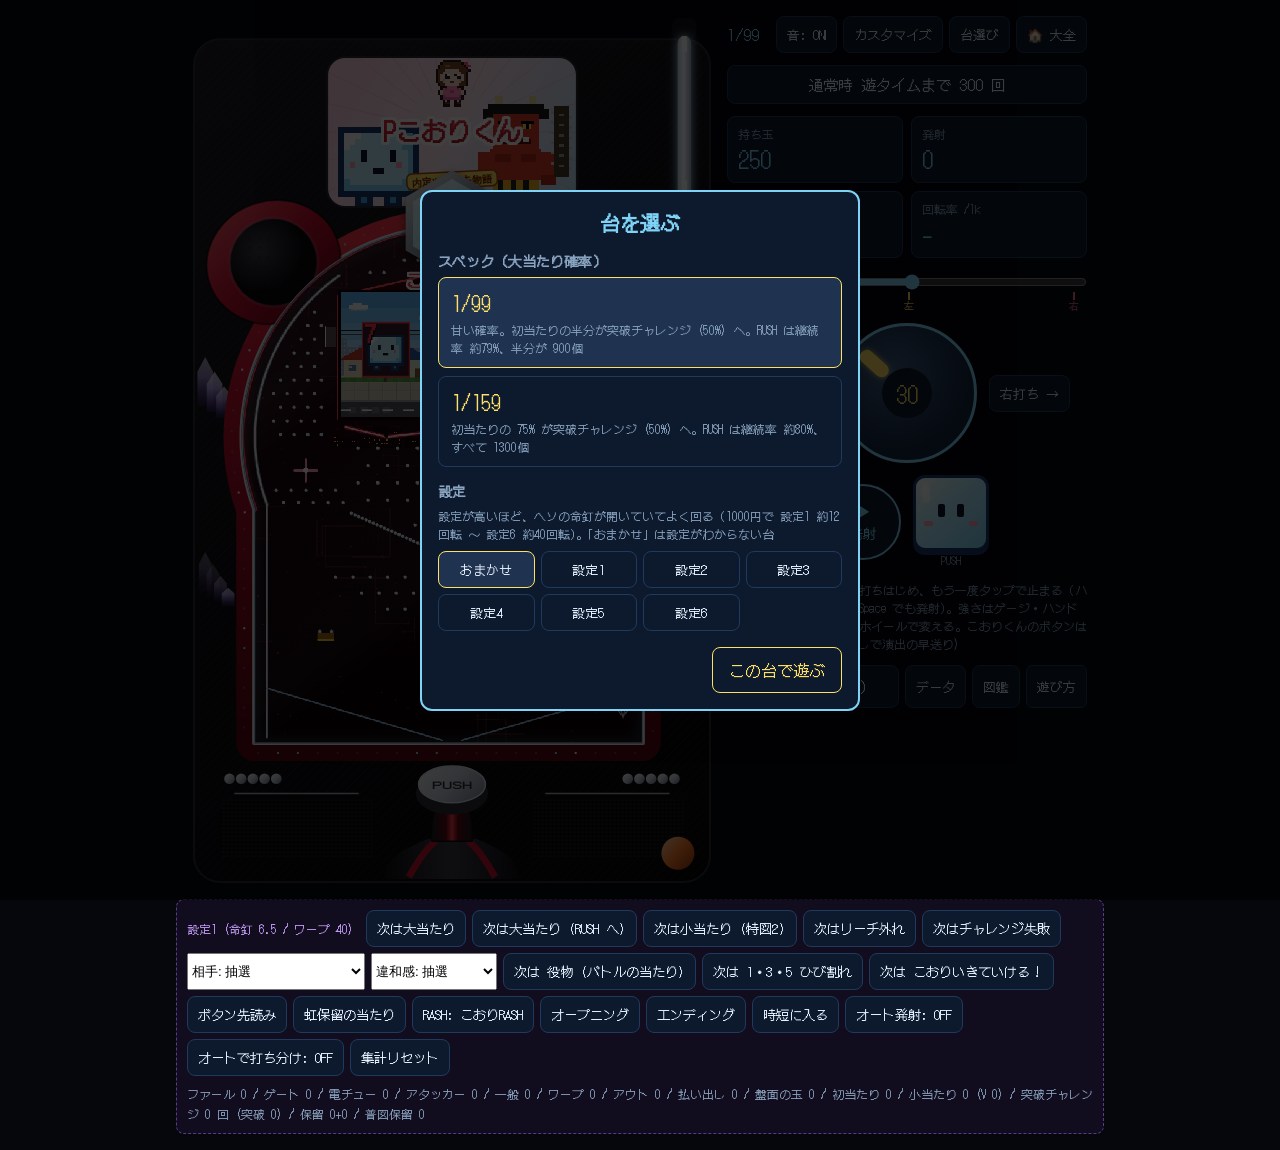
==== commit 59b6382f: "ゲーム大全へ もどる ボタン Co-Authored-By: Claude Opus 5.5 <noreply@anthropic.com>" ====
--- a/index.html
+++ b/index.html
@@ -34,6 +34,7 @@
                     <button id="sound-button" class="small-button">音: ON</button>
                     <button id="customize-button" class="small-button">カスタマイズ</button>
                     <button id="machine-button" class="small-button">台選び</button>
+                    <button id="taizen-button" class="small-button" type="button" title="ゲーム大全に もどる" onclick="if (confirm('ゲーム大全に もどる？')) location.href = 'https://taku3482yasu-web.github.io/koori-game-taizen/'">🏠 大全</button>
                 </span>
             </div>
             <div id="mode-display" class="mode-display"></div>
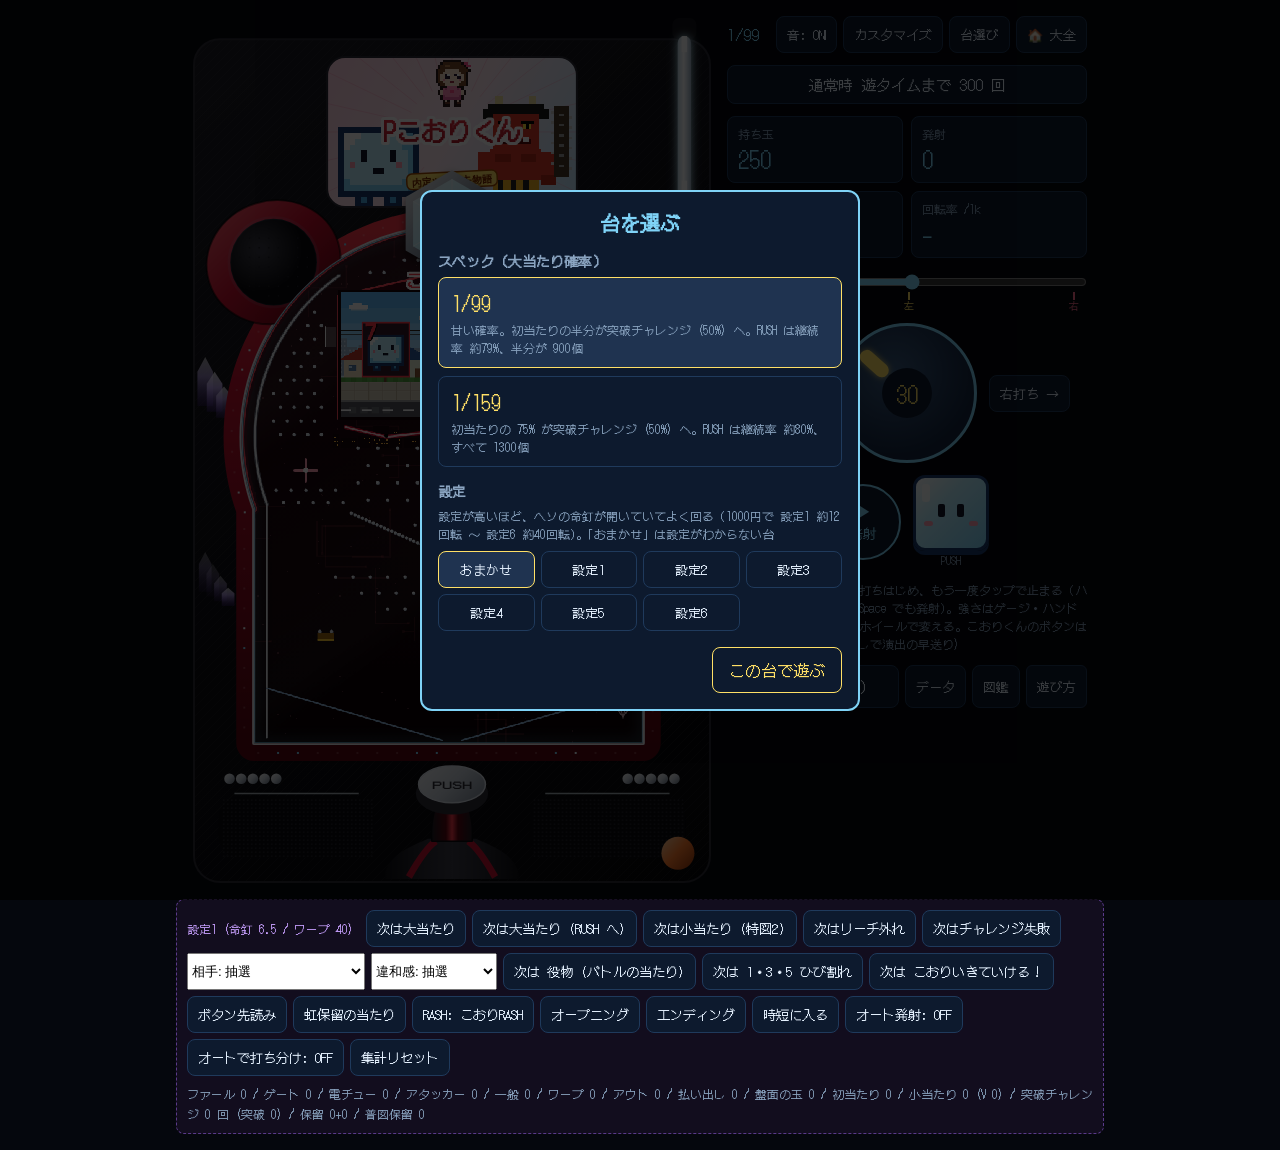
==== commit 4a0bfa2e: "タブを 切りかえたら 音を 止める (もどったら 再開) Co-Authored-By: Claude Opus 5.5 <noreply@anthropic.com>" ====
--- a/index.html
+++ b/index.html
@@ -251,7 +251,7 @@
     <script src="js/board.js?v=4d82112d"></script>
     <script src="js/physics.js?v=a1301719"></script>
     <script src="js/sound-heso.js?v=ea2eb22a"></script>
-    <script src="js/audio.js?v=1c98dc33"></script>
+    <script src="js/audio.js?v=fd250cd5"></script>
     <script src="js/bgm.js?v=c6ecad2e"></script>
     <script src="js/scenario.js?v=b31e6f34"></script>
     <script src="js/machine.js?v=da49804a"></script>
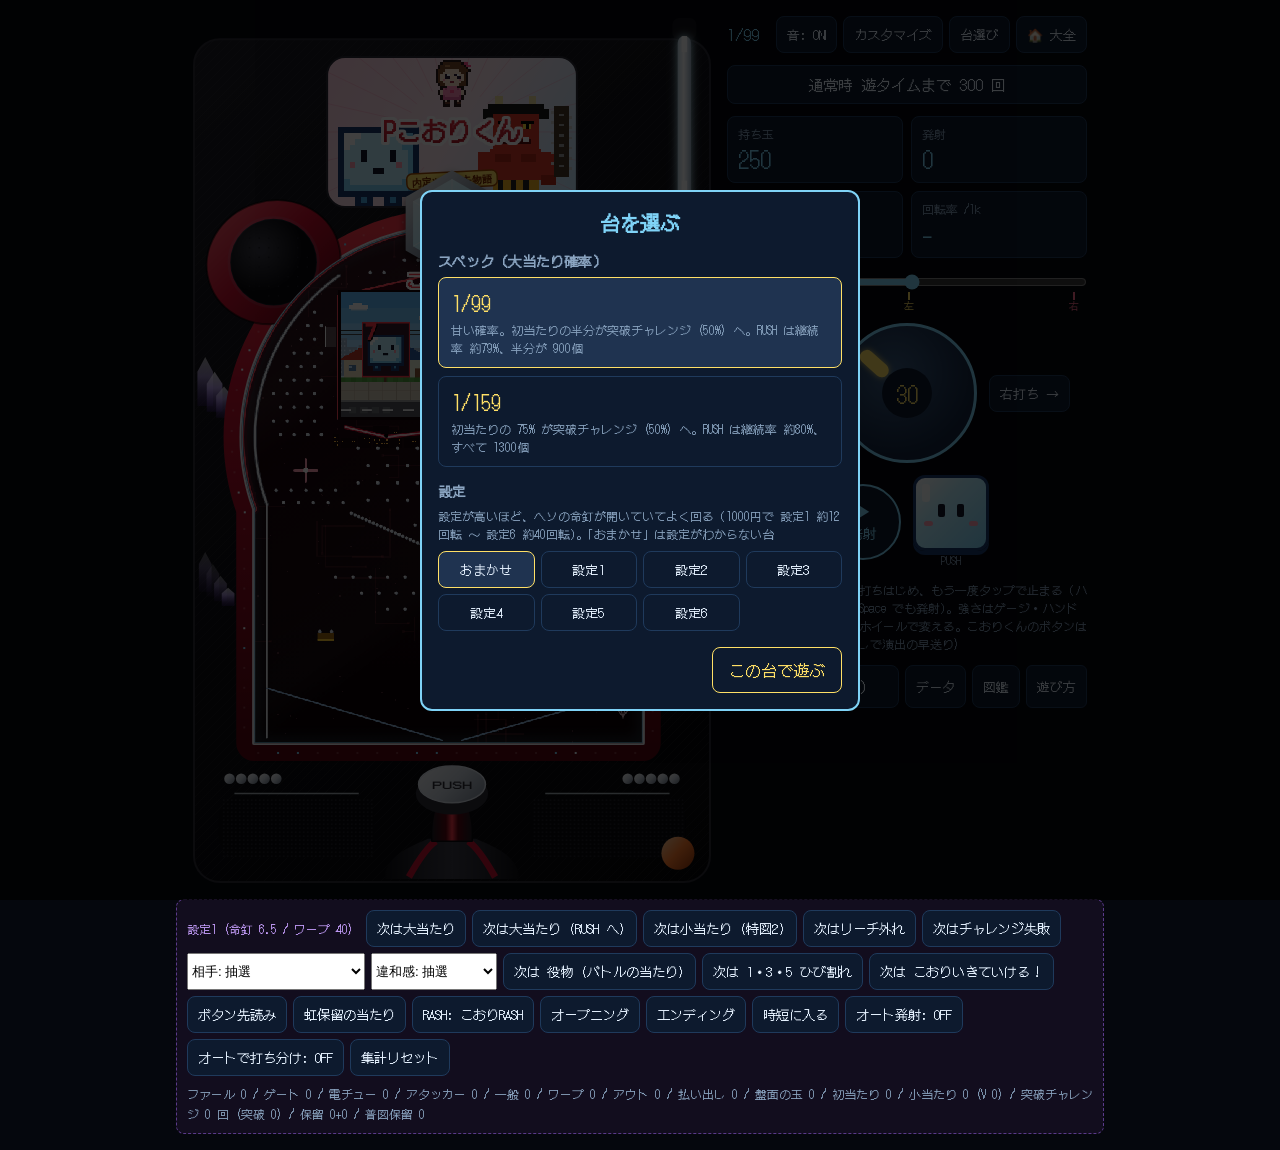
==== commit d106ec30: "ドット絵の 高精細化 (2026-11-14 ユーザー指定: こおりくんシリーズの ドット絵を もっと 緻密に・鮮明に): pixel-hd で 絵を 自動で 4 倍の 細かさに 作り直す (輪郭を " ====
--- a/index.html
+++ b/index.html
@@ -243,11 +243,12 @@
     </div>
 
     <script src="js/config.js?v=2f77a82f"></script>
-    <script src="js/sprites.js?v=9fb9b0ca"></script>
-    <script src="js/characters.js?v=f482c98b"></script>
+    <script src="js/pixel-hd.js?v=6e1a8ffa"></script>
+    <script src="js/sprites.js?v=c58d937e"></script>
+    <script src="js/characters.js?v=ef310dcf"></script>
     <script src="js/rivals.js?v=54717a29"></script>
     <script src="js/battle-lines.js?v=afa1364a"></script>   <!-- 敵の セリフと 必殺技 (最新の スロットから。tools/import-battle-lines.mjs) -->
-    <script src="js/backgrounds.js?v=4050fde0"></script>
+    <script src="js/backgrounds.js?v=5a37f5dc"></script>
     <script src="js/board.js?v=4d82112d"></script>
     <script src="js/physics.js?v=a1301719"></script>
     <script src="js/sound-heso.js?v=ea2eb22a"></script>
@@ -262,7 +263,7 @@
     <script src="js/lcd-rash.js?v=dcc88fc7"></script>
     <script src="js/round-info.js?v=f6f95292"></script>
     <script src="js/lcd-story.js?v=e954a3ad"></script>
-    <script src="js/lcd.js?v=e94f2d53"></script>
+    <script src="js/lcd.js?v=f772136d"></script>
     <script src="js/save.js?v=8ec28e8e"></script>
     <script src="js/customize.js?v=efb351f3"></script>
     <script src="js/records.js?v=23e2cab2"></script>
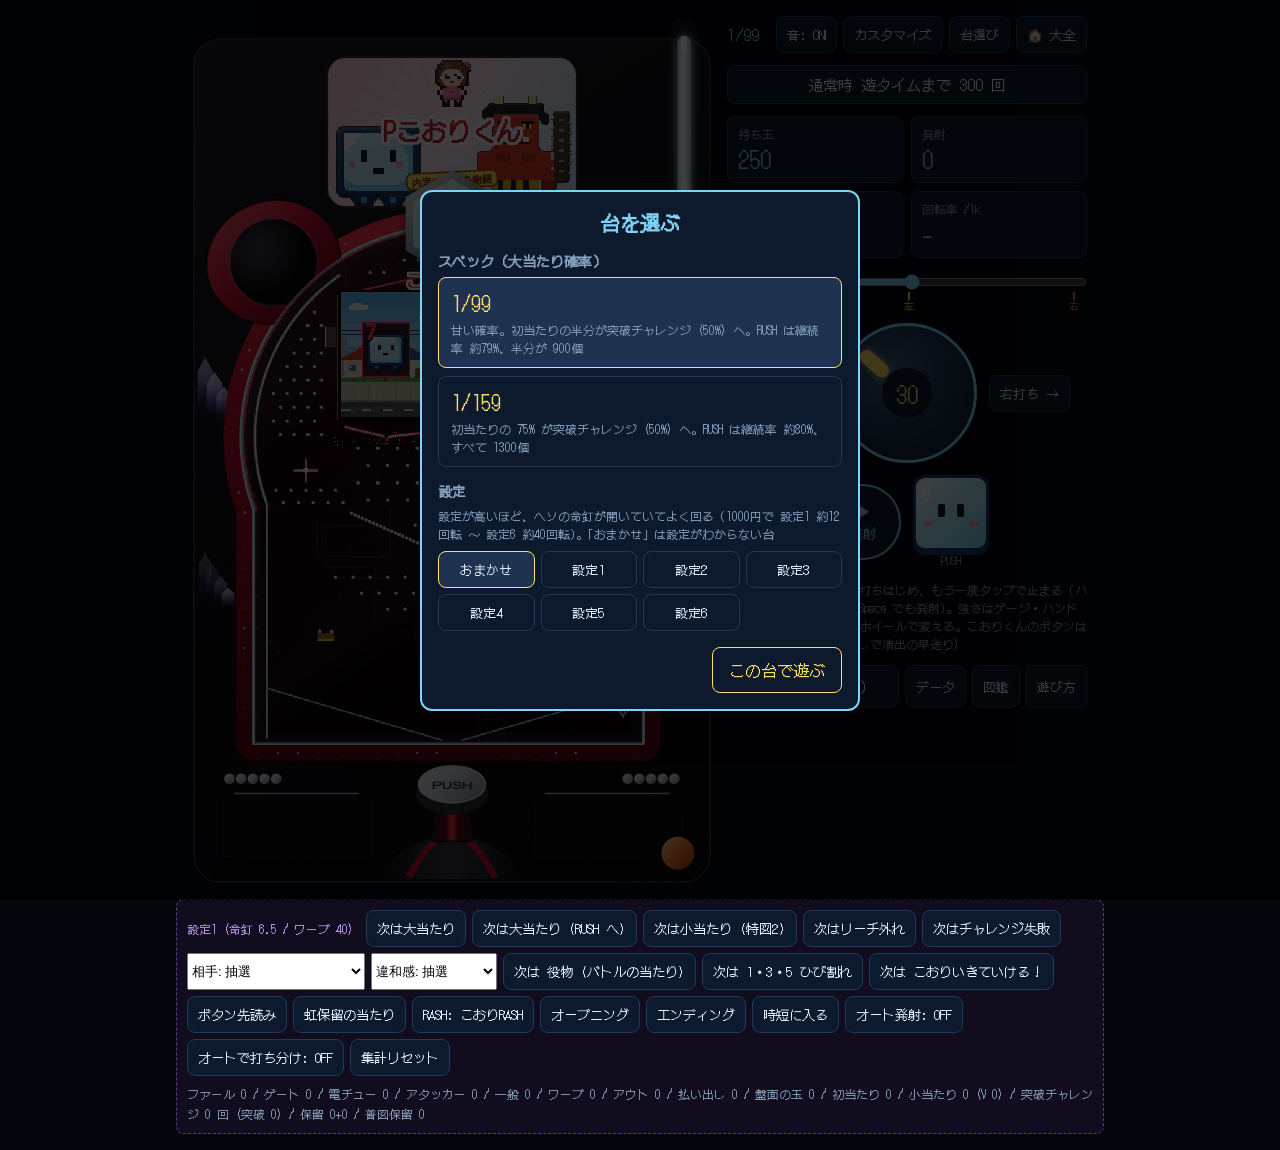
==== commit 492df21b: "ドット絵の 腕と 足を キャラに 合わせて 動かす (2026-11-14 ユーザー指定: 初代スロットと 同じように) - 初代スロット (koori) の RIGS・posedDraw を 写した" ====
--- a/index.html
+++ b/index.html
@@ -244,8 +244,8 @@
 
     <script src="js/config.js?v=2f77a82f"></script>
     <script src="js/pixel-hd.js?v=6e1a8ffa"></script>
-    <script src="js/sprites.js?v=c58d937e"></script>
-    <script src="js/characters.js?v=ef310dcf"></script>
+    <script src="js/sprites.js?v=53eb6c5c"></script>
+    <script src="js/characters.js?v=c6553a60"></script>
     <script src="js/rivals.js?v=54717a29"></script>
     <script src="js/battle-lines.js?v=afa1364a"></script>   <!-- 敵の セリフと 必殺技 (最新の スロットから。tools/import-battle-lines.mjs) -->
     <script src="js/backgrounds.js?v=5a37f5dc"></script>
@@ -260,7 +260,7 @@
     <script src="js/render.js?v=7bbba688"></script>
     <script src="js/figures.js?v=c4a7af47"></script>
     <script src="js/button.js?v=0961c87d"></script>
-    <script src="js/lcd-rash.js?v=dcc88fc7"></script>
+    <script src="js/lcd-rash.js?v=36bf3cdf"></script>
     <script src="js/round-info.js?v=f6f95292"></script>
     <script src="js/lcd-story.js?v=e954a3ad"></script>
     <script src="js/lcd.js?v=f772136d"></script>
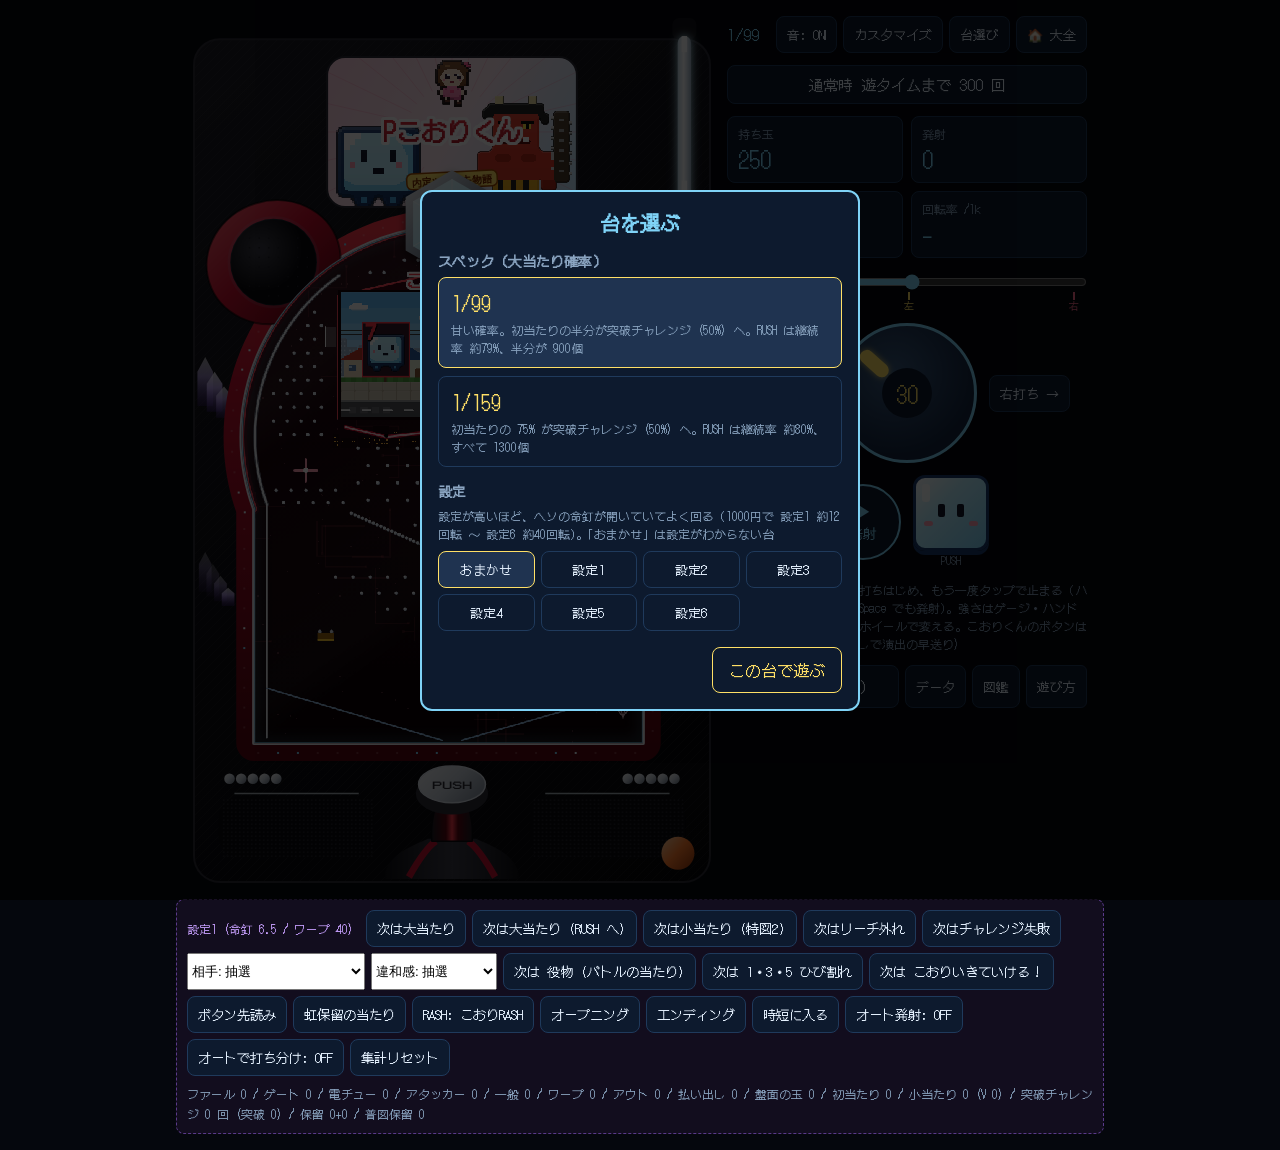
==== commit 32731c80: "Suno の 曲を 追加: sounds/bgm/*.mp3 (ステージ・SE城前・突破チャレンジ・大当たり中・RASH ごと + どの RASH でも 合う 曲) (2026-11-14 ユーザー指" ====
--- a/index.html
+++ b/index.html
@@ -242,7 +242,7 @@
         </div>
     </div>
 
-    <script src="js/config.js?v=2f77a82f"></script>
+    <script src="js/config.js?v=b75fd0cb"></script>
     <script src="js/pixel-hd.js?v=6e1a8ffa"></script>
     <script src="js/sprites.js?v=53eb6c5c"></script>
     <script src="js/characters.js?v=c6553a60"></script>
@@ -253,9 +253,9 @@
     <script src="js/physics.js?v=a1301719"></script>
     <script src="js/sound-heso.js?v=ea2eb22a"></script>
     <script src="js/audio.js?v=fd250cd5"></script>
-    <script src="js/bgm.js?v=c6ecad2e"></script>
-    <script src="js/scenario.js?v=b31e6f34"></script>
-    <script src="js/machine.js?v=da49804a"></script>
+    <script src="js/bgm.js?v=6854583d"></script>
+    <script src="js/scenario.js?v=b8e6cd2f"></script>
+    <script src="js/machine.js?v=e9b37e4f"></script>
     <script src="js/cabinet.js?v=0aa7f0b9"></script>
     <script src="js/render.js?v=7bbba688"></script>
     <script src="js/figures.js?v=c4a7af47"></script>
@@ -263,13 +263,13 @@
     <script src="js/lcd-rash.js?v=36bf3cdf"></script>
     <script src="js/round-info.js?v=f6f95292"></script>
     <script src="js/lcd-story.js?v=e954a3ad"></script>
-    <script src="js/lcd.js?v=f772136d"></script>
+    <script src="js/lcd.js?v=4ab19037"></script>
     <script src="js/save.js?v=8ec28e8e"></script>
     <script src="js/customize.js?v=efb351f3"></script>
     <script src="js/records.js?v=23e2cab2"></script>
     <script src="js/updates.js?v=9abe6681"></script>
     <script src="js/trust-table.js?v=3742e9b9"></script>   <!-- 期待度の表 (tools/trust.js が 書き出す。遊び方と 同じ) -->
     <script src="js/panels.js?v=6807fb9e"></script>
-    <script src="js/main.js?v=0f3f33ba"></script>
+    <script src="js/main.js?v=cd4b958a"></script>
 </body>
 </html>
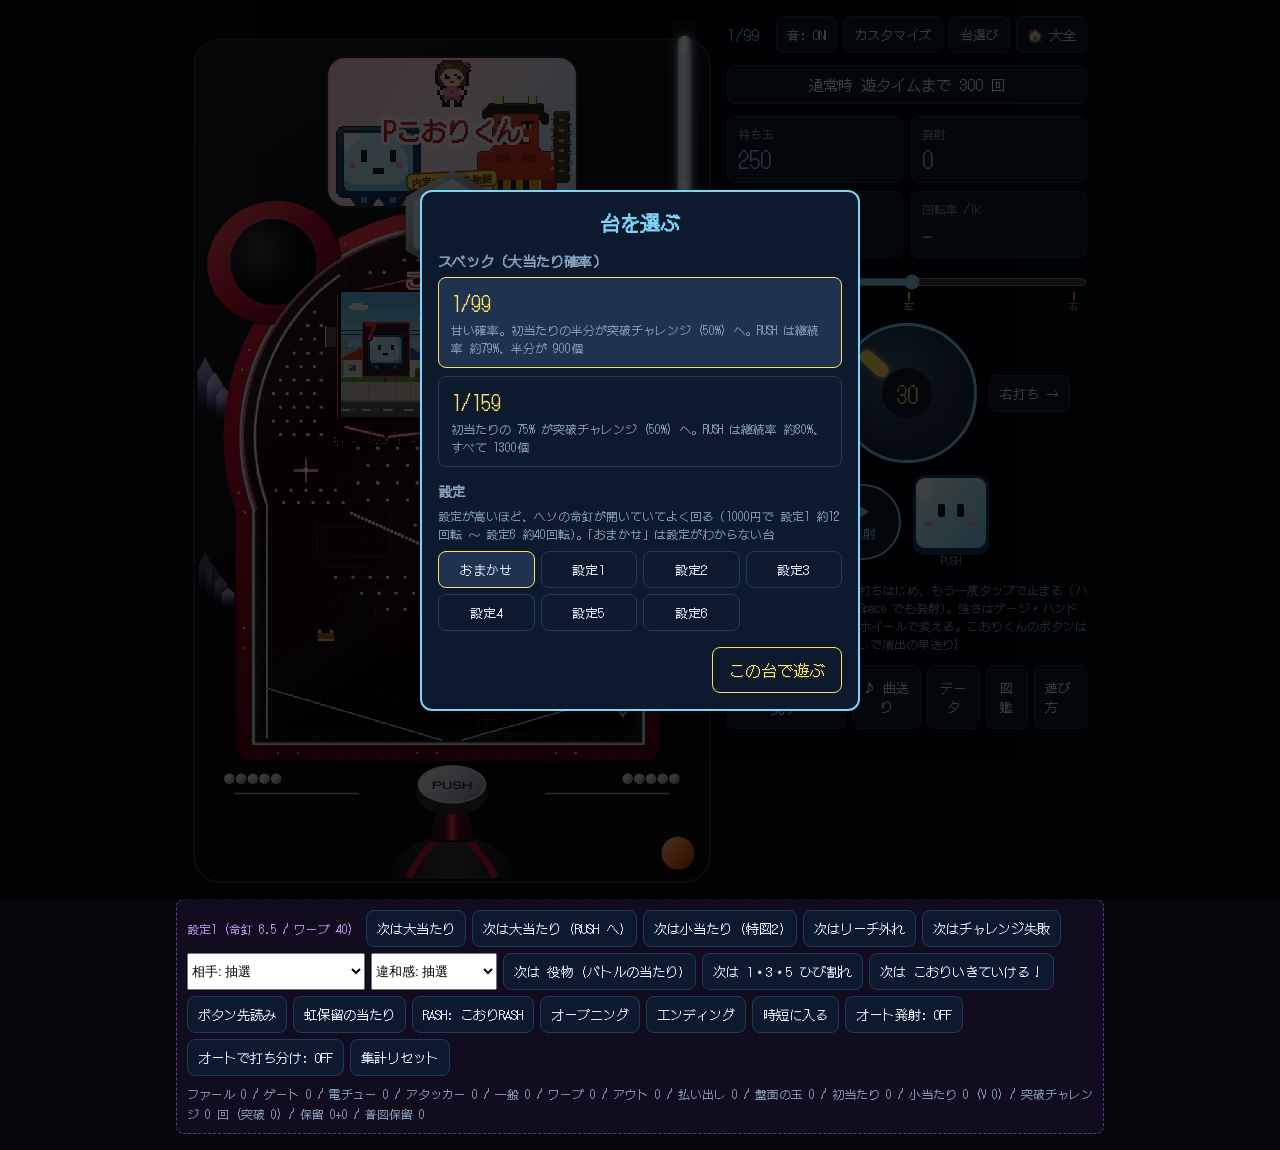
==== commit d7d3bc76: "曲送りを 追加 (スロットと 同じく 今の 場面の 別の 曲へ・場面ごとに 覚える。怪・満月・SE城前の 曲は 合図なので 送らない) (2026-11-17 やることリスト B) Co-Author" ====
--- a/index.html
+++ b/index.html
@@ -84,6 +84,7 @@
             <p class="hint">「発射」をタップすると打ちはじめ、もう一度タップで止まる（ハンドルを押している間・Space でも発射）。強さはゲージ・ハンドルを回す・← → キー・ホイールで変える。こおりくんのボタンは B キーでも押せる (長押しで演出の早送り)</p>
             <div class="menu-row">
                 <button id="lend-button" class="lend-button">玉貸し（+125発）</button>
+                <button id="song-button" class="small-button" type="button" title="曲送り (今の 場面の 別の 曲に する。怪・満月・SE城前では 送れない)">♪ 曲送り</button>
                 <button id="data-button" class="small-button">データ</button>
                 <button id="collection-button" class="small-button">図鑑</button>
                 <a href="howto.html" class="small-button link-button">遊び方</a>
@@ -253,7 +254,7 @@
     <script src="js/physics.js?v=a1301719"></script>
     <script src="js/sound-heso.js?v=ea2eb22a"></script>
     <script src="js/audio.js?v=fd250cd5"></script>
-    <script src="js/bgm.js?v=6854583d"></script>
+    <script src="js/bgm.js?v=88a967c5"></script>
     <script src="js/scenario.js?v=b8e6cd2f"></script>
     <script src="js/machine.js?v=e9b37e4f"></script>
     <script src="js/cabinet.js?v=0aa7f0b9"></script>
@@ -270,6 +271,6 @@
     <script src="js/updates.js?v=9abe6681"></script>
     <script src="js/trust-table.js?v=3742e9b9"></script>   <!-- 期待度の表 (tools/trust.js が 書き出す。遊び方と 同じ) -->
     <script src="js/panels.js?v=6807fb9e"></script>
-    <script src="js/main.js?v=cd4b958a"></script>
+    <script src="js/main.js?v=31ff46b7"></script>
 </body>
 </html>
